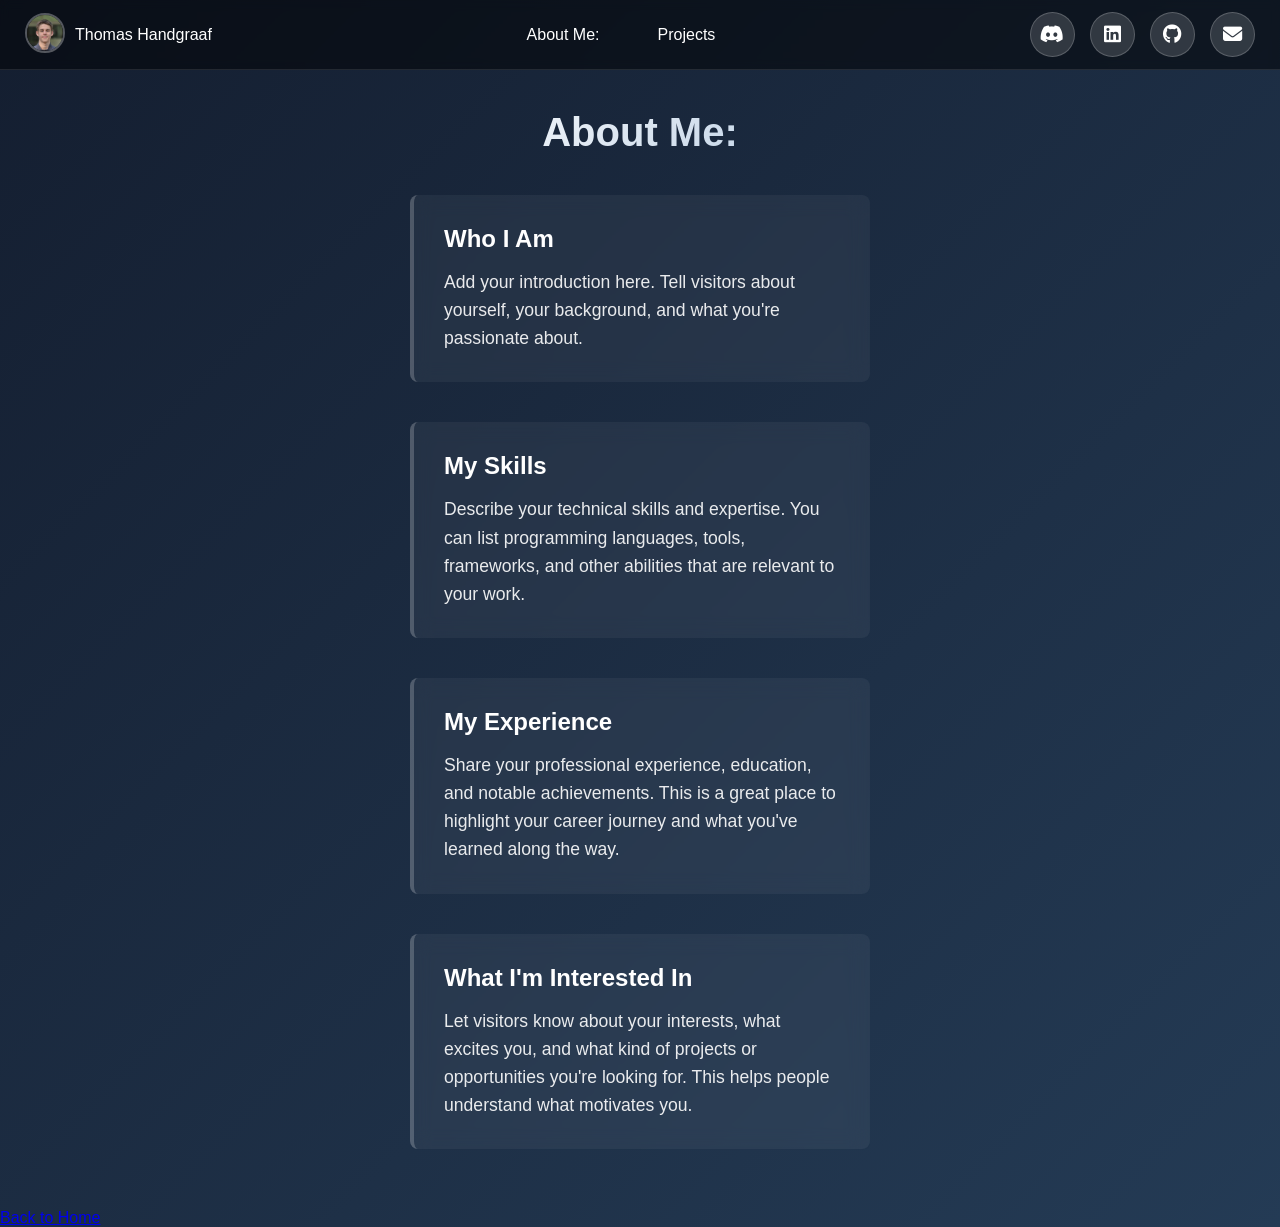
==== about-me.html @ 0192046d "V1.0" ====
<!DOCTYPE html>
<html>
    <head>
        <meta charset="utf-8">
        <meta http-equiv="X-UA-Compatible" content="IE=edge">
        <title>About Me - Thomas Handgraaf Portfolio</title>
        <meta name="description" content>
        <meta name="viewport" content="width=device-width, initial-scale=1">
        <link rel="stylesheet" href="main-style.css">
        <link rel="stylesheet" href="about-style.css">
        <link rel="stylesheet"
            href="https://cdnjs.cloudflare.com/ajax/libs/font-awesome/6.4.0/css/all.min.css">
    </head>
    <body>
        <!-- SOCIAL BANNER -->
        <div class="social-banner">
            <!-- Left -->
            <div class="profile-section">
                <a href="index.html" class="profile-link">
                    <img src="profile.jpg" alt="Profile Picture"
                        class="profile-pic">
                </a>
                <a href="index.html" class="profile-name">Thomas Handgraaf</a>
            </div>

            <!-- Middle -->
            <div class="nav-links">
                <a href="about-me.html" class="nav-btn">About Me:</a>
                <a href="index.html#projects" class="nav-btn">Projects</a>
            </div>

            <!-- Right -->
            <div class="social-links">
                <a href="https://discord.com/users/fire_pixel" target="_blank"
                    rel="noopener noreferrer" title="Discord"
                    class="social-btn discord-btn">
                    <i class="fab fa-discord"></i>
                </a>
                <a href="https://linkedin.com/in/thomas-handgraaf-578aa4364/"
                    target="_blank" rel="noopener noreferrer" title="LinkedIn"
                    class="social-btn linkedin-btn">
                    <i class="fab fa-linkedin"></i>
                </a>
                <a href="https://github.com/FirePixel8422" target="_blank"
                    rel="noopener noreferrer" title="GitHub"
                    class="social-btn github-btn">
                    <i class="fab fa-github"></i>
                </a>
                <a href="mailto:bmthandgraaf@hotmail.com" title="Email"
                    class="social-btn email-btn">
                    <i class="fas fa-envelope"></i>
                </a>
            </div>
        </div>

        <div class="about-container">
            <h1>About Me:</h1>

            <section class="about-section">
                <h2>Who I Am</h2>
                <p>
                    Add your introduction here. Tell visitors about yourself,
                    your background, and what you're passionate about.
                </p>
            </section>

            <section class="about-section">
                <h2>My Skills</h2>
                <p>
                    Describe your technical skills and expertise. You can list
                    programming languages, tools, frameworks, and other abilities
                    that are relevant to your work.
                </p>
            </section>

            <section class="about-section">
                <h2>My Experience</h2>
                <p>
                    Share your professional experience, education, and notable
                    achievements. This is a great place to highlight your career
                    journey and what you've learned along the way.
                </p>
            </section>

            <section class="about-section">
                <h2>What I'm Interested In</h2>
                <p>
                    Let visitors know about your interests, what excites you, and
                    what kind of projects or opportunities you're looking for. This
                    helps people understand what motivates you.
                </p>
            </section>
        </div>

        <div class="page-footer">
            <a href="index.html#about" class="home-btn">Back to Home</a>
        </div>
        <script src="smooth-scroll.js"></script>
    </body>
</html>
---- main-style.css ----
* {
    box-sizing: border-box;
}


/* #region Social Banner (Discord/LinkedIn/GitHub/Email) */
.social-banner {
    position: fixed;
    top: 0;
    left: 0;
    width: 100%;
    z-index: 1000;

    background: rgba(0, 0, 0, 0.5);
    backdrop-filter: blur(5px);
    padding: 12px 25px;
    border-bottom: 1px solid rgba(255, 255, 255, 0.1);

    display: flex;
    justify-content: space-between;
    align-items: center;
}
/* Add this so content doesn’t hide behind it */
body {
    background: linear-gradient(135deg, #141e30, #243b55);
    min-height: 100vh;
    margin: 0;
    padding-top: 70px;
    font-family: 'Inter', sans-serif;
    color: #333;
}

.social-links {
    display: flex;
    gap: 15px;
    align-items: center;
}

.social-btn {
    display: inline-flex;
    align-items: center;
    justify-content: center;
    width: 45px;
    height: 45px;
    border-radius: 50%;
    background: rgba(255, 255, 255, 0.15);
    color: white;
    text-decoration: none;
    transition: all 0.3s ease;
    border: 1px solid rgba(255, 255, 255, 0.2);
    font-size: 1.2em;
}

.social-btn:hover {
    transform: translateY(-3px);
    background: rgba(255, 255, 255, 0.302);
    border-color: rgba(255, 255, 255, 0.4);
    box-shadow: 0 8px 20px rgba(0, 0, 0, 0.3);
}

.discord-btn:hover {
    background: rgba(88, 101, 242, 0.8);
    border-color: #5865F2;
}

.linkedin-btn:hover {
    background: rgba(0, 119, 181, 0.8);
    border-color: #0077B5;
}

.github-btn:hover {
    background: #75156d;
    border-color: #9a1c90;
}

.email-btn:hover {
    background: #ea4335cc;
    border-color: #EA4335;
}
/* #endregion */

/* #region Profile Section */

.profile-section {
    display: flex;
    align-items: center;
    gap: 10px;
    color: white;
}

.profile-pic {
    width: 40px;
    height: 40px;
    border-radius: 50%;
    object-fit: cover;
    border: 2px solid rgba(255, 255, 255, 0.3);
}

.profile-name {
    font-size: 1em;
    font-weight: 500;
    color: white;
    text-decoration: none;
    cursor: pointer;
}

.profile-name:hover {
    opacity: 0.8;
}

.profile-link {
    text-decoration: none;
    cursor: pointer;
}

.profile-link:hover .profile-pic {
    opacity: 0.8;
}

/* #endregion */


/* Center navigation */
.nav-links {
    display: flex;
    gap: 30px;
    align-items: center;
}

.nav-btn {
    color: white;
    text-decoration: none;
    font-size: 1em;
    font-weight: 500;
    padding: 8px 14px;
    border-radius: 8px;
    transition: all 0.3s ease;
    position: relative;
}

.nav-btn:hover {
    background: rgba(255, 255, 255, 0.12);
    color: #d7e9ff;
}

.nav-btn::after {
    content: "";
    position: absolute;
    left: 0;
    bottom: -3px;
    width: 0%;
    height: 2px;
    background: white;
    transition: width 0.3s ease;
}

.nav-btn:hover::after {
    width: 100%;
}

/* #region Hero Section */
.hero-section {
    padding: 20px 0px 20px 25px;
    text-align: left;
}

h1 {
    color: white;
    font-size: 2.5em;
    margin: 0 0 10px 0;
    font-weight: 700;
    background: linear-gradient(135deg, #ffffff, #b6cbe2);
    -webkit-background-clip: text;
    -webkit-text-fill-color: transparent;
    background-clip: text;
}
h2 {
    color: white;
    font-size: 1.8em;
    margin: 10px 25px;
    padding: 0;
}
h3 {
    color: rgb(0, 0, 0);
    margin: 0;
}

body > .hero-section > p {
    color: rgba(255, 255, 255, 0.9);
    font-size: 1.1em;
    margin: 0;
    line-height: 1.6;
}
/* #endregion */

/* #region About Section */
.about-section-container {
    padding: 10px 25px 10px 25px;
    max-width: 100%;
    margin: 0;
}

.about-section-container h2 {
    color: white;
    font-size: 1.8em;
    margin: 0 0 15px 0;
}

.about-section {
    margin-bottom: 15px;
    padding: 15px;
    background: rgba(255, 255, 255, 0.05);
    border-left: 4px solid rgba(255, 255, 255, 0.2);
    border-radius: 8px;
    backdrop-filter: blur(10px);
}

.about-section h3 {
    color: rgba(255, 255, 255, 1);
    font-size: 1.15em;
    margin: 0 0 8px 0;
}

.about-section p {
    color: rgba(255, 255, 255, 0.9);
    font-size: 1em;
    line-height: 1.5;
    margin: 0;
}
/* #endregion */


/* #region Projects Tabs */
.projects-container {
    display: grid;
    grid-template-columns: repeat(3, minmax(250px, 1fr));
    gap: 20px;
    margin: 10px 25px;
    padding: 0;
}
/* Drop to 2 columns */
@media (max-width: 1000px) {
    .projects-container {
        grid-template-columns: repeat(2, minmax(250px, 1fr));
    }
}
/* Drop to 1 column */
@media (max-width: 600px) {
    .projects-container {
        grid-template-columns: 1fr;
    }
}

.project-card {
    background: linear-gradient(135deg, #afe0e5, #b6cbe2);
    border: none;
    border-radius: 12px;
    overflow: hidden;
    box-shadow: 0 8px 16px rgba(0,0,0,0.3);
    transition: transform 0.3s, box-shadow 0.3s;
    display: flex;
    flex-direction: column;
    min-width: 0.5em;
}

.project-card:hover {
    transform: translateY(-10px);
    box-shadow: 0 12px 24px rgba(0,0,0,0.4);
}

.project-card img {
    width: 100%;
    height: 200px;
    object-fit: cover;
}

.project-card h3 {
    padding: 15px 15px 5px;
    font-size: 1.1em;
}
.project-card p{
    margin: 0;
    padding: 10px 15px;
}

.card-link {
    display: block;
    padding: 10px 15px;
    margin: 15px;
    background-color: #007bff;
    color: #ffffff;
    text-decoration: none;
    border-radius: 4px;
    transition: background-color 0.3s;
    text-align: center;
    margin-top: auto;
}

.card-link:hover {
    background-color: #0056b3;
}

/* #region Project Tags */

.project-tags {
    display: flex;
    flex-wrap: wrap;
    gap: 8px;
    padding: 0 15px 10px;
}
.tag {
    display: inline-block;
    padding: 4px 10px;
    border-radius: 6px;
    font-size: 0.8em;
    color: white;
    background: rgba(2, 42, 84, 0.25);
}

.tag.main-tag {
    background: rgba(0, 123, 255, 0.6);
}
/* #endregion */

/* #endregion */
---- about-style.css ----
/* About Page Styles */
body {
    padding-top: 90px;
}

.about-container {
    max-width: 500px;
    margin: 0 auto;
    padding: 20px;
}

.about-container h1 {
    color: white;
    font-size: 2.5em;
    margin: 0 0 40px 0;
    text-align: center;
}

.about-section {
    margin-bottom: 40px;
    padding: 30px;
    background: rgba(255, 255, 255, 0.05);
    border-left: 4px solid rgba(255, 255, 255, 0.2);
    border-radius: 8px;
    backdrop-filter: blur(10px);
}

.about-section h2 {
    color: rgba(255, 255, 255, 1);
    font-size: 1.5em;
    margin: 0 0 15px 0;
}

.about-section p {
    color: rgba(255, 255, 255, 0.9);
    font-size: 1.1em;
    line-height: 1.6;
    margin: 0;
}

@media (max-width: 768px) {
    .about-container {
        padding: 15px;
    }

    .about-container h1 {
        font-size: 2em;
    }

    .about-section {
        padding: 20px;
    }

    .about-section h2 {
        font-size: 1.3em;
    }

    .about-section p {
        font-size: 1em;
    }
}
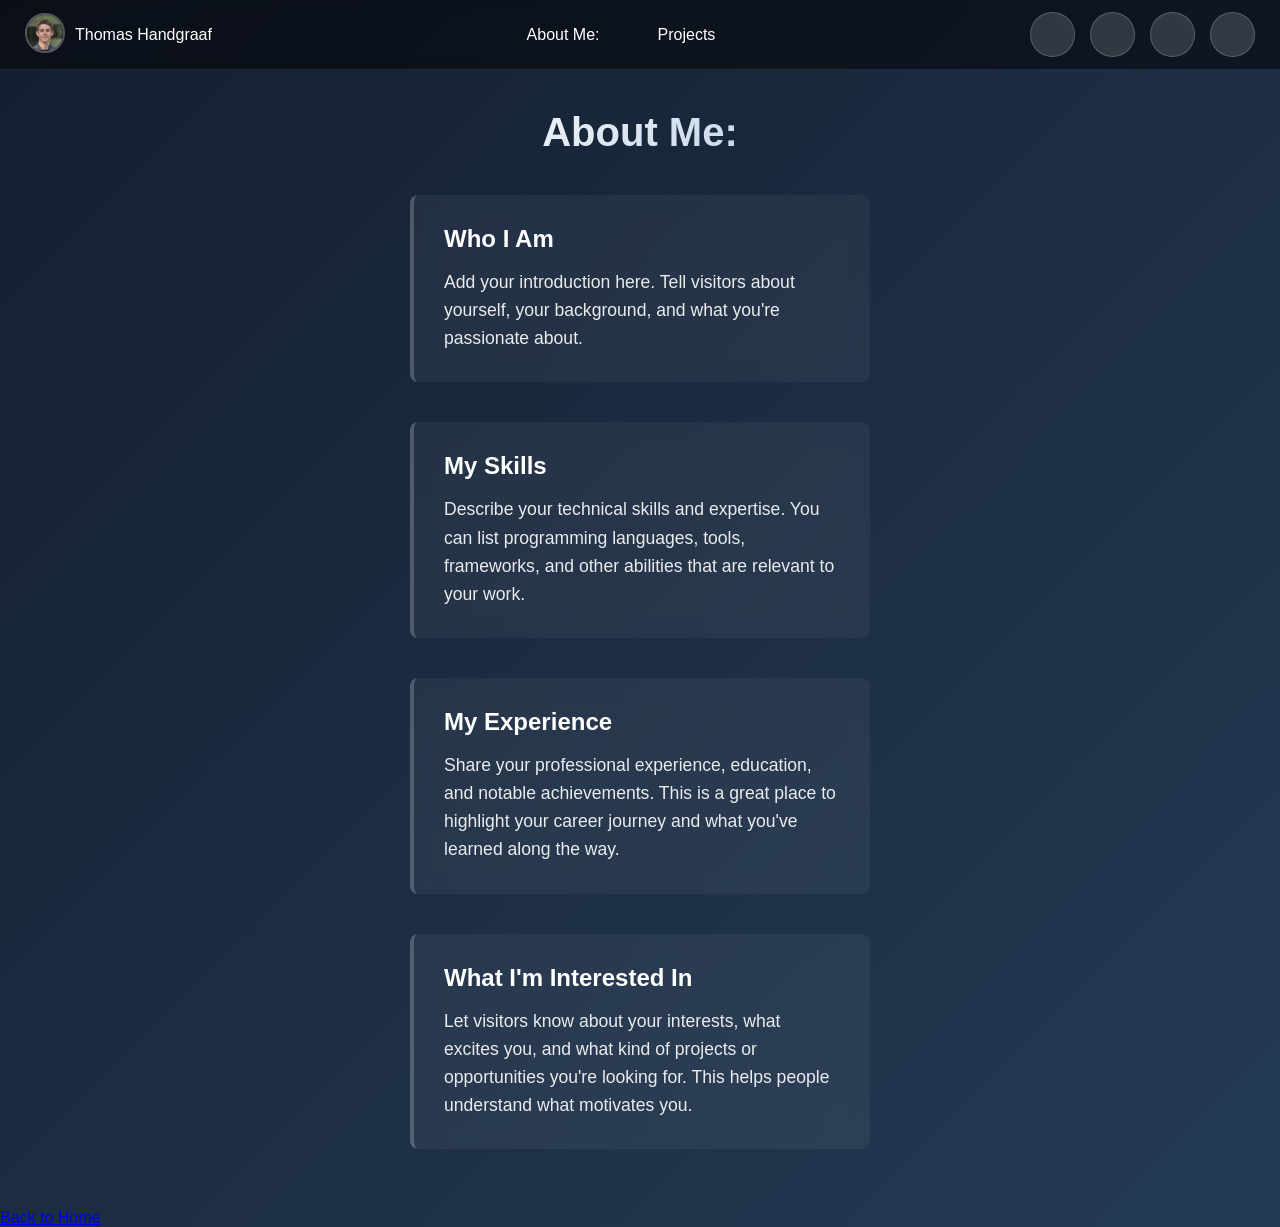
==== commit 254c45e6: "V1.01" ====
--- a/about-me.html
+++ b/about-me.html
@@ -8,8 +8,6 @@
         <meta name="viewport" content="width=device-width, initial-scale=1">
         <link rel="stylesheet" href="main-style.css">
         <link rel="stylesheet" href="about-style.css">
-        <link rel="stylesheet"
-            href="https://cdnjs.cloudflare.com/ajax/libs/font-awesome/6.4.0/css/all.min.css">
     </head>
     <body>
         <!-- SOCIAL BANNER -->
--- a/main-style.css
+++ b/main-style.css
@@ -1,4 +1,5 @@
-* {
+* 
+{
     box-sizing: border-box;
 }
 
